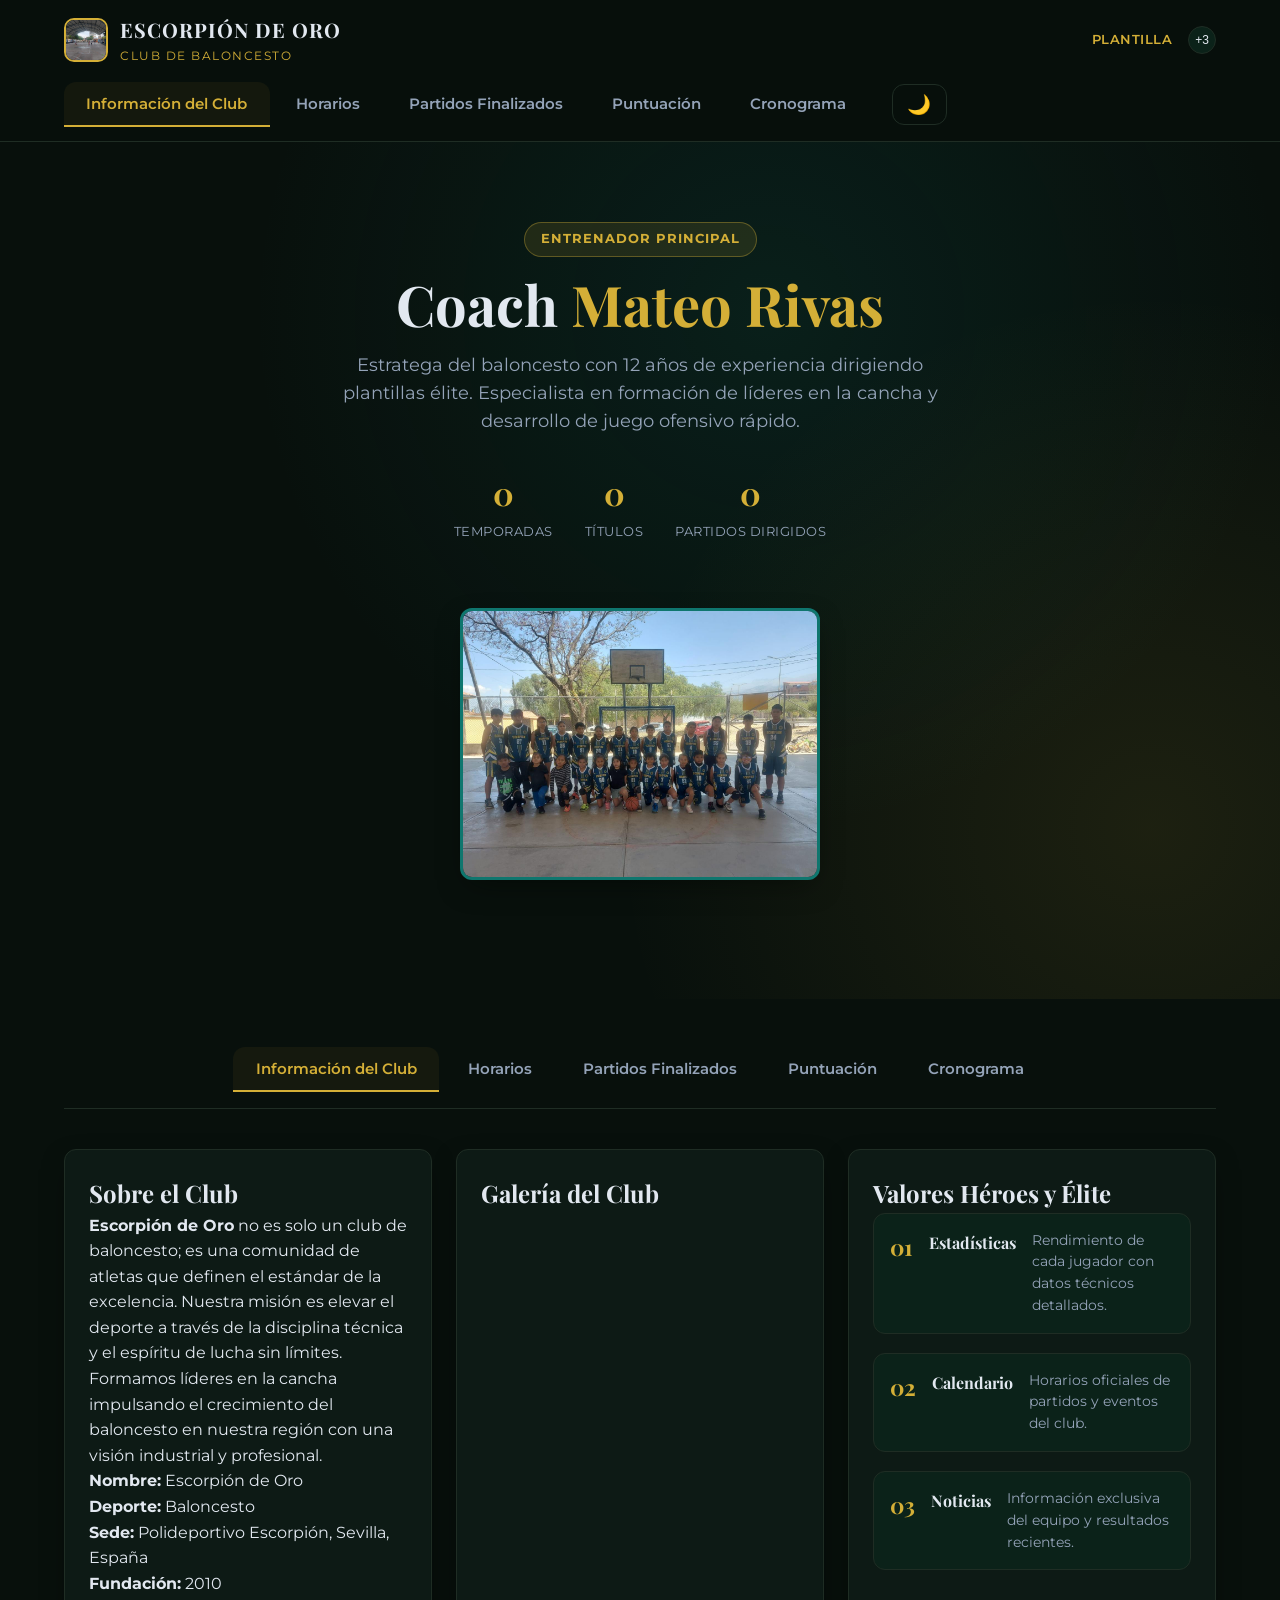
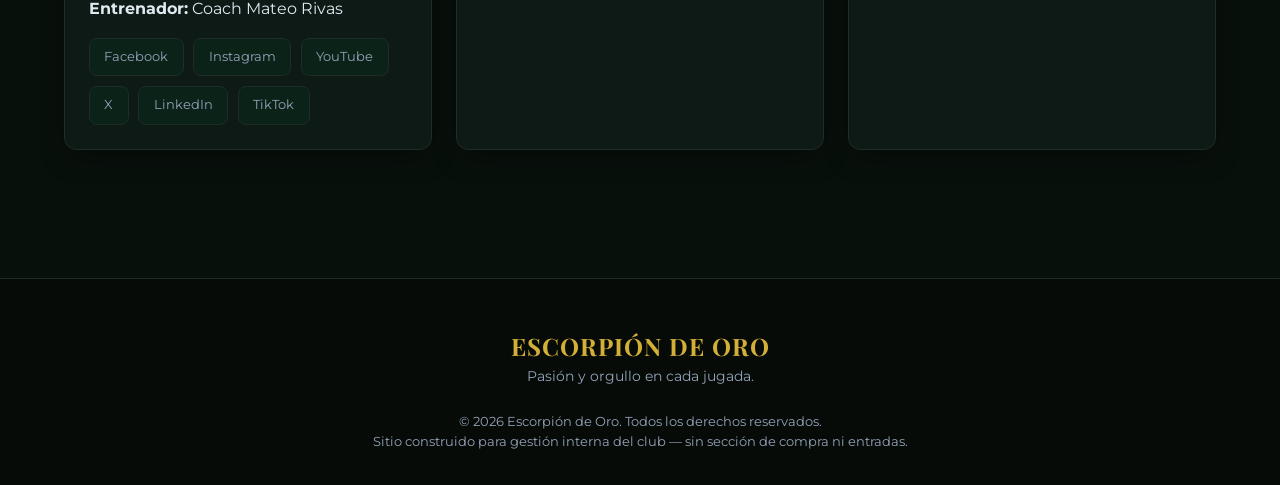
==== index.html @ a5a03bae "Primera versión: app web del club Escorpión de Oro con base de datos IndexedDB" ====
<!DOCTYPE html>
<html lang="es">
<head>
  <meta charset="UTF-8" />
  <meta name="viewport" content="width=device-width, initial-scale=1.0"/>
  <title>Escorpión de Oro | Club de Baloncesto</title>
  <link rel="preconnect" href="https://fonts.googleapis.com">
  <link rel="preconnect" href="https://fonts.gstatic.com" crossorigin>
  <link href="https://fonts.googleapis.com/css2?family=Montserrat:wght@400;600;800&family=Playfair+Display:wght@700&display=swap" rel="stylesheet">
  <link rel="stylesheet" href="css/style.css" />
</head>
<body>

  <!-- ==================== HEADER ==================== -->
  <header class="header" id="mainHeader">
    <div class="container header-inner">
      <div class="logo">
        <img src="WhatsApp Image 2026-11-12 at 16.20.43 (1).jpeg" alt="Logo Escorpión de Oro" onerror="this.style.display='none'"/>
        <div class="logo-text">
          <span class="logo-main">ESCORPIÓN DE ORO</span>
          <span class="logo-sub">Club de Baloncesto</span>
        </div>
      </div>

      <!-- Miembros del club en el header -->
      <div class="club-members" id="clubMembers">
        <span class="members-label">Plantilla</span>
        <div class="members-list" id="membersList"></div>
        <button class="members-toggle" id="membersToggle" aria-label="Ver más miembros">+3</button>
      </div>

      <button class="nav-toggle" id="navToggle" aria-label="Abrir menú">
        <span class="bar"></span>
        <span class="bar"></span>
        <span class="bar"></span>
      </button>

      <nav class="nav" id="mainNav">
        <ul class="nav-list">
          <li><button class="nav-link tab-btn active" data-tab="info">Información del Club</button></li>
          <li><button class="nav-link tab-btn" data-tab="horarios">Horarios</button></li>
          <li><button class="nav-link tab-btn" data-tab="partidos">Partidos Finalizados</button></li>
          <li><button class="nav-link tab-btn" data-tab="puntuacion">Puntuación</button></li>
          <li><button class="nav-link tab-btn" data-tab="cronograma">Cronograma</button></li>
        </ul>
        <div class="nav-extra">
          <button class="btn-dark" id="themeToggle" aria-label="Cambiar tema">🌙</button>
        </div>
      </nav>
    </div>
  </header>

  <!-- ==================== HERO ==================== -->
  <section class="hero" id="hero">
    <div class="hero-content">
      <div class="hero-badge">Entrenador Principal</div>
      <h1 class="hero-title">Coach <span id="entrenadorNombre">Mateo Rivas</span></h1>
      <p class="hero-text" id="entrenadorBio">
        Estratega del baloncesto con 12 años de experiencia dirigiendo plantillas élite. 
        Especialista en formación de líderes en la cancha y desarrollo de juego ofensivo rápido.
      </p>
      <div class="hero-stats">
        <div class="stat">
          <span class="stat-number" data-target="12">0</span>
          <span class="stat-label">Temporadas</span>
        </div>
        <div class="stat">
          <span class="stat-number" data-target="8">0</span>
          <span class="stat-label">Títulos</span>
        </div>
        <div class="stat">
          <span class="stat-number" data-target="240">0</span>
          <span class="stat-label">Partidos dirigidos</span>
        </div>
      </div>
      <img src="WhatsApp Image 2026-11-12 at 16.20.44 (3).jpeg" alt="Entrenador" class="hero-img" onerror="this.style.display='none'"/>
    </div>
  </section>

  <!-- ==================== TABS ==================== -->
  <main class="tabs-container" id="tabsContainer">
    <div class="container">
      <div class="tab-bar" role="tablist" aria-label="Navegación por secciones">
        <button class="tab-btn active" data-tab="info" role="tab" aria-selected="true">Información del Club</button>
        <button class="tab-btn" data-tab="horarios" role="tab" aria-selected="false">Horarios</button>
        <button class="tab-btn" data-tab="partidos" role="tab" aria-selected="false">Partidos Finalizados</button>
        <button class="tab-btn" data-tab="puntuacion" role="tab" aria-selected="false">Puntuación</button>
        <button class="tab-btn" data-tab="cronograma" role="tab" aria-selected="false">Cronograma</button>
      </div>

      <!-- PANEL: Información del Club -->
      <section class="tab-panel active" id="panel-info" role="tabpanel">
        <div class="panel-grid">
          <div class="card info-card">
            <h2>Sobre el Club</h2>
            <p>
              <strong>Escorpión de Oro</strong> no es solo un club de baloncesto; es una comunidad de atletas 
              que definen el estándar de la excelencia. Nuestra misión es elevar el deporte a través de la 
              disciplina técnica y el espíritu de lucha sin límites. Formamos líderes en la cancha impulsando 
              el crecimiento del baloncesto en nuestra región con una visión industrial y profesional.
            </p>
            <ul class="info-list">
              <li><strong>Nombre:</strong> Escorpión de Oro</li>
              <li><strong>Deporte:</strong> Baloncesto</li>
              <li><strong>Sede:</strong> Polideportivo Escorpión, Sevilla, España</li>
              <li><strong>Fundación:</strong> 2010</li>
              <li><strong>Entrenador:</strong> Coach Mateo Rivas</li>
            </ul>
            <div class="social">
              <a href="#" title="Facebook">Facebook</a>
              <a href="#" title="Instagram">Instagram</a>
              <a href="#" title="YouTube">YouTube</a>
              <a href="#" title="X">X</a>
              <a href="#" title="LinkedIn">LinkedIn</a>
              <a href="#" title="TikTok">TikTok</a>
            </div>
          </div>

          <div class="card gallery-card">
            <h2>Galería del Club</h2>
            <div class="gallery" id="clubGallery"></div>
          </div>

          <div class="card values-card">
            <h2>Valores Héroes y Élite</h2>
            <div class="values-grid">
              <div class="value">
                <span class="value-num">01</span>
                <h3>Estadísticas</h3>
                <p>Rendimiento de cada jugador con datos técnicos detallados.</p>
              </div>
              <div class="value">
                <span class="value-num">02</span>
                <h3>Calendario</h3>
                <p>Horarios oficiales de partidos y eventos del club.</p>
              </div>
              <div class="value">
                <span class="value-num">03</span>
                <h3>Noticias</h3>
                <p>Información exclusiva del equipo y resultados recientes.</p>
              </div>
            </div>
          </div>
        </div>
      </section>

      <!-- PANEL: Horarios -->
      <section class="tab-panel" id="panel-horarios" role="tabpanel">
        <div class="panel-grid">
          <div class="card">
            <h2>Horarios de Entrenamiento</h2>
            <div class="table-wrapper">
              <table class="data-table">
                <thead>
                  <tr>
                    <th>Día</th>
                    <th>Categoría</th>
                    <th>Hora</th>
                    <th>Lugar</th>
                    <th>Entrenador</th>
                  </tr>
                </thead>
                <tbody id="horariosBody"></tbody>
              </table>
            </div>
          </div>
          <div class="card">
            <h2>Próximos Eventos</h2>
            <div class="events-list" id="proximosEventos"></div>
          </div>
        </div>
      </section>

      <!-- PANEL: Partidos Finalizados -->
      <section class="tab-panel" id="panel-partidos" role="tabpanel">
        <div class="panel-grid">
          <div class="card">
            <div class="panel-header">
              <h2>Rol de Partidos Finalizados</h2>
              <div class="search-filtros">
                <input type="text" id="buscarPartido" placeholder="Buscar rival..." />
                <select id="filtroEstado">
                  <option value="todos">Todos</option>
                  <option value="ganados">Ganados</option>
                  <option value="perdidos">Perdidos</option>
                </select>
              </div>
            </div>
            <div class="table-wrapper">
              <table class="data-table">
                <thead>
                  <tr>
                    <th>Fecha</th>
                    <th>Local</th>
                    <th>Resultado</th>
                    <th>Visitante</th>
                    <th>Competición</th>
                    <th>Estado</th>
                  </tr>
                </thead>
                <tbody id="partidosBody"></tbody>
              </table>
            </div>
            <p class="empty-msg" id="partidosEmpty" style="display:none">No se encontraron partidos.</p>
          </div>
        </div>
      </section>

      <!-- PANEL: Puntuación -->
      <section class="tab-panel" id="panel-puntuacion" role="tabpanel">
        <div class="panel-grid">
          <div class="card wide-card">
            <h2>Tabla de Puntuación y Clasificación</h2>
            <div class="score-controls">
              <input type="text" id="nuevoRival" placeholder="Nombre del rival" />
              <input type="number" id="ptsLocal" placeholder="Puntos Escorpión" min="0" />
              <input type="number" id="ptsRival" placeholder="Puntos Rival" min="0" />
              <select id="nuevaCompeticion">
                <option value="Liga">Liga</option>
                <option value="Amistoso">Amistoso</option>
                <option value="Playoff">Playoff</option>
              </select>
              <button class="btn-guardar" id="guardarPartido">Registrar Partido</button>
            </div>
            <div class="table-wrapper">
              <table class="data-table" id="tablaPuntuacion">
                <thead>
                  <tr>
                    <th data-sort>Posición</th>
                    <th data-sort>Equipo</th>
                    <th data-sort>PJ</th>
                    <th data-sort>PG</th>
                    <th data-sort>PP</th>
                    <th data-sort>PF</th>
                    <th data-sort>PC</th>
                    <th data-sort>Dif.</th>
                    <th data-sort>Pts</th>
                  </tr>
                </thead>
                <tbody id="puntuacionBody"></tbody>
              </table>
            </div>
          </div>
        </div>
      </section>

      <!-- PANEL: Cronograma -->
      <section class="tab-panel" id="panel-cronograma" role="tabpanel">
        <div class="panel-grid">
          <div class="card wide-card">
            <h2>Cronograma de Actividades y Reuniones</h2>
            <div class="cronograma-controls">
              <select id="filtroSemana">
                <option value="actual">Esta semana</option>
                <option value="siguiente">Siguiente semana</option>
              </select>
              <button class="btn-agendar" id="agendarBtn">+ Agendar Actividad</button>
            </div>
            <div class="cronograma-grid" id="cronogramaGrid"></div>
            <div class="modal" id="modalAgendar">
              <div class="modal-content">
                <span class="cerrar" id="cerrarModal">&times;</span>
                <h3>Nueva Actividad</h3>
                <form id="formAgendar">
                  <label>Título</label>
                  <input type="text" id="actTitulo" required />
                  <label>Tipo</label>
                  <select id="actTipo">
                    <option value="Entrenamiento">Entrenamiento</option>
                    <option value="Reunión">Reunión</option>
                    <option value="Evento">Evento</option>
                    <option value="Partido">Partido</option>
                  </select>
                  <label>Fecha</label>
                  <input type="date" id="actFecha" required />
                  <label>Hora</label>
                  <input type="time" id="actHora" required />
                  <label>Lugar</label>
                  <input type="text" id="actLugar" placeholder="Polideportivo Escorpión" />
                  <button type="submit" class="btn-guardar">Guardar</button>
                </form>
              </div>
            </div>
          </div>
        </div>
      </section>

    </div>
  </main>

  <!-- ==================== FOOTER ==================== -->
  <footer class="footer">
    <div class="container footer-inner">
      <div class="footer-brand">
        <span class="logo-main">ESCORPIÓN DE ORO</span>
        <p>Pasión y orgullo en cada jugada.</p>
      </div>
      <div class="footer-copy">
        <p>© 2026 Escorpión de Oro. Todos los derechos reservados.</p>
        <p>Sitio construido para gestión interna del club — sin sección de compra ni entradas.</p>
      </div>
    </div>
  </footer>

  <script src="js/db.js"></script>
  <script src="js/app.js"></script>
</body>
</html>
---- css/style.css ----
/* ==================== VARIABLES Y BASE ==================== */
:root {
  --verde-frio: #0f766e;
  --verde-frio-oscuro: #0b4a3e;
  --verde-frio-claro: #14b8a6;
  --verde-suave: #ccfbf1;
  --dorado: #d4af37;
  --dorado-oscuro: #b8860b;
  --dorado-suave: #fef3c7;
  --fondo: #08100c;
  --fondo-tarjeta: #0d1a15;
  --fondo-input: #0b2219;
  --texto: #e2e8f0;
  --texto-suave: #94a3b8;
  --borde: #1f2d24;
  --sombra: 0 10px 30px -10px rgba(2, 6, 4, 0.6);
  --transicion: all 0.35s cubic-bezier(0.4, 0, 0.2, 1);
  --radius: 12px;
}

* { box-sizing: border-box; margin: 0; padding: 0; }

html { scroll-behavior: smooth; }

body {
  font-family: 'Montserrat', sans-serif;
  background: var(--fondo);
  color: var(--texto);
  line-height: 1.6;
  overflow-x: hidden;
}

a { text-decoration: none; color: inherit; }
ul { list-style: none; }

h1, h2, h3 { font-family: 'Playfair Display', serif; }

.container { max-width: 1200px; margin: 0 auto; padding: 0 1.5rem; }

/* Utilidades */
.btn-guardar,
.btn-agendar {
  background: var(--dorado);
  color: #1a1a10;
  border: none;
  padding: 0.75rem 1.5rem;
  border-radius: var(--radius);
  font-weight: 700;
  cursor: pointer;
  transition: var(--transicion);
  font-family: inherit;
  letter-spacing: 0.5px;
}
.btn-guardar:hover, .btn-agendar:hover {
  background: #f5e07a;
  transform: translateY(-2px);
  box-shadow: 0 0 15px rgba(212, 175, 55, 0.4);
}

.btn-dark {
  background: transparent;
  color: var(--texto);
  border: 1px solid var(--borde);
  padding: 0.5rem 0.9rem;
  border-radius: var(--radius);
  cursor: pointer;
  transition: var(--transicion);
  font-size: 1.2rem;
}
.btn-dark:hover { border-color: var(--dorado); color: var(--dorado); }

.card {
  background: var(--fondo-tarjeta);
  border: 1px solid var(--borde);
  border-radius: var(--radius);
  padding: 1.5rem;
  box-shadow: var(--sombra);
  transition: var(--transicion);
}
.card:hover { border-color: var(--verde-frio); }

.wide-card { grid-column: 1 / -1; }

.empty-msg { color: var(--texto-suave); text-align: center; padding: 1rem; }

/* ==================== HEADER ==================== */
.header {
  position: sticky;
  top: 0;
  z-index: 1000;
  background: rgba(8, 16, 12, 0.85);
  backdrop-filter: blur(10px);
  border-bottom: 1px solid var(--borde);
}

.header-inner {
  display: flex;
  align-items: center;
  justify-content: space-between;
  padding: 0.9rem 1.5rem;
  gap: 1rem;
  flex-wrap: wrap;
}

.logo {
  display: flex;
  align-items: center;
  gap: 0.75rem;
  flex-shrink: 0;
}

.logo img {
  width: 44px;
  height: 44px;
  border-radius: 10px;
  border: 2px solid var(--dorado);
  object-fit: cover;
}

.logo-text { display: flex; flex-direction: column; }
.logo-main {
  font-family: 'Playfair Display', serif;
  font-size: 1.25rem;
  font-weight: 700;
  letter-spacing: 1px;
  color: var(--texto);
}
.logo-sub { font-size: 0.75rem; color: var(--dorado); letter-spacing: 1.5px; text-transform: uppercase; }

/* Miembros en header */
.club-members {
  display: flex;
  align-items: center;
  gap: 0.5rem;
  font-size: 0.8rem;
  color: var(--texto-suave);
}
.members-label { font-weight: 600; text-transform: uppercase; letter-spacing: 0.5px; color: var(--dorado); }
.members-list { display: flex; gap: 0.35rem; }
.member-avatar {
  width: 28px;
  height: 28px;
  border-radius: 50%;
  border: 2px solid var(--verde-frio);
  object-fit: cover;
  background: var(--fondo-input);
  cursor: default;
  transition: var(--transicion);
}
.member-avatar:hover { border-color: var(--dorado); transform: scale(1.1); }
.members-toggle {
  background: var(--fondo-input);
  border: 1px solid var(--borde);
  color: var(--texto);
  border-radius: 50%;
  width: 28px;
  height: 28px;
  font-size: 0.75rem;
  cursor: pointer;
  transition: var(--transicion);
  display: flex; align-items: center; justify-content: center;
}
.members-toggle:hover { border-color: var(--dorado); }

/* Navegación */
.nav-toggle { display: none; flex-direction: column; gap: 5px; background: none; border: none; cursor: pointer; }
.nav-toggle .bar { width: 24px; height: 2.5px; background: var(--texto); border-radius: 2px; }

.nav { display: flex; align-items: center; gap: 1.5rem; flex-shrink: 0; }
.nav-list { display: flex; gap: 0.25rem; }
.nav-link {
  background: transparent;
  border: none;
  color: var(--texto-suave);
  font-family: inherit;
  font-size: 0.85rem;
  font-weight: 600;
  padding: 0.6rem 1rem;
  border-radius: var(--radius);
  cursor: pointer;
  transition: var(--transicion);
  white-space: nowrap;
}
.nav-link:hover, .nav-link.active {
  color: var(--dorado);
  background: rgba(212, 175, 55, 0.08);
}
.nav-link.active { color: var(--dorado); }

.nav-extra { margin-left: auto; }

/* ==================== HERO ==================== */
.hero {
  padding: 5rem 1.5rem 7rem;
  background: radial-gradient(circle at 60% 20%, rgba(15, 118, 110, 0.15), transparent 50%),
              radial-gradient(circle at 90% 80%, rgba(212, 175, 55, 0.1), transparent 40%);
  position: relative;
  overflow: hidden;
}
.hero::before {
  content: "";
  position: absolute; inset: 0;
  background: url('WhatsApp Image 2026-11-12 at 16.20.46.jpeg') center/cover no-repeat;
  opacity: 0.15;
  pointer-events: none;
}
.hero-content { position: relative; max-width: 900px; margin: 0 auto; text-align: center; }
.hero-badge {
  display: inline-block;
  background: rgba(212, 175, 55, 0.12);
  color: var(--dorado);
  border: 1px solid rgba(212, 175, 55, 0.35);
  padding: 0.4rem 1rem;
  border-radius: 50px;
  font-size: 0.8rem;
  font-weight: 700;
  letter-spacing: 1px;
  text-transform: uppercase;
  margin-bottom: 1rem;
}
.hero-title {
  font-size: clamp(2rem, 5vw, 3.5rem);
  line-height: 1.1;
  margin-bottom: 1rem;
  color: var(--texto);
}
.hero-title span { color: var(--dorado); }
.hero-text {
  font-size: 1.1rem;
  color: var(--texto-suave);
  max-width: 650px;
  margin: 0 auto 2rem;
}
.hero-stats {
  display: flex;
  justify-content: center;
  gap: 2rem;
  margin-bottom: 2.5rem;
  flex-wrap: wrap;
}
.stat { text-align: center; }
.stat-number {
  display: block;
  font-family: 'Playfair Display', serif;
  font-size: 2rem;
  font-weight: 700;
  color: var(--dorado);
}
.stat-label { font-size: 0.8rem; color: var(--texto-suave); text-transform: uppercase; letter-spacing: 0.5px; }
.hero-img {
  width: 100%; max-width: 360px;
  border-radius: var(--radius);
  border: 3px solid var(--verde-frio);
  box-shadow: var(--sombra);
  margin-top: 1.5rem;
  object-fit: cover;
}

/* ==================== TABS ==================== */
.tabs-container { padding: 3rem 1.5rem 5rem; }

.tab-bar {
  display: flex;
  gap: 0.4rem;
  flex-wrap: wrap;
  justify-content: center;
  margin-bottom: 2.5rem;
  border-bottom: 1px solid var(--borde);
  padding-bottom: 1rem;
}
.tab-btn {
  background: transparent;
  border: none;
  border-bottom: 2px solid transparent;
  color: var(--texto-suave);
  font-family: inherit;
  font-size: 0.95rem;
  font-weight: 600;
  padding: 0.75rem 1.4rem;
  cursor: pointer;
  transition: var(--transicion);
  border-radius: var(--radius) var(--radius) 0 0;
}
.tab-btn:hover { color: var(--texto); background: rgba(255,255,255,0.03); }
.tab-btn.active {
  color: var(--dorado);
  border-bottom-color: var(--dorado);
  background: rgba(212, 175, 55, 0.06);
}

.tab-panel { display: none; animation: fadeIn 0.4s ease; }
.tab-panel.active { display: block; }

@keyframes fadeIn { from { opacity: 0; transform: translateY(10px); } to { opacity: 1; transform: translateY(0); } }

.panel-grid {
  display: grid;
  grid-template-columns: repeat(auto-fit, minmax(300px, 1fr));
  gap: 1.5rem;
}

.panel-header {
  display: flex;
  justify-content: space-between;
  align-items: center;
  margin-bottom: 1rem;
  flex-wrap: wrap;
  gap: 0.75rem;
}
.search-filtros { display: flex; gap: 0.5rem; align-items: center; }
.search-filtros input,
.search-filtros select {
  background: var(--fondo-input);
  border: 1px solid var(--borde);
  color: var(--texto);
  padding: 0.55rem 0.85rem;
  border-radius: 8px;
  font-family: inherit;
  font-size: 0.9rem;
  outline: none;
  transition: var(--transicion);
}
.search-filtros input:focus, .search-filtros select:focus { border-color: var(--dorado); }

.score-controls {
  display: flex;
  gap: 0.5rem;
  flex-wrap: wrap;
  margin-bottom: 1.5rem;
  align-items: flex-end;
}
.score-controls input {
  background: var(--fondo-input);
  border: 1px solid var(--borde);
  color: var(--texto);
  padding: 0.6rem 0.85rem;
  border-radius: 8px;
  font-family: inherit;
  width: 130px;
}
.score-controls select {
  background: var(--fondo-input);
  border: 1px solid var(--borde);
  color: var(--texto);
  padding: 0.6rem 0.85rem;
  border-radius: 8px;
  font-family: inherit;
}

/* ==================== TABLAS ==================== */
.table-wrapper { overflow-x: auto; border: 1px solid var(--borde); border-radius: var(--radius); }
.data-table {
  width: 100%;
  border-collapse: collapse;
  font-size: 0.9rem;
}
.data-table th {
  background: var(--fondo-input);
  color: var(--dorado);
  text-align: left;
  padding: 0.85rem 1rem;
  font-weight: 700;
  text-transform: uppercase;
  font-size: 0.78rem;
  letter-spacing: 0.4px;
  border-bottom: 1px solid var(--borde);
  cursor: pointer;
  user-select: none;
}
.data-table th:hover { color: var(--texto); }
.data-table th[data-sort]::after { content: " ↕"; font-size: 0.7rem; color: var(--texto-suave); }
.data-table td {
  padding: 0.85rem 1rem;
  border-bottom: 1px solid var(--borde);
  color: var(--texto);
}
.data-table tr:last-child td { border-bottom: none; }
.data-table tr:hover { background: rgba(15, 118, 110, 0.05); }

.estado-badge {
  display: inline-block;
  padding: 0.2rem 0.6rem;
  border-radius: 50px;
  font-size: 0.75rem;
  font-weight: 700;
  text-transform: uppercase;
}
.estado-ganado { background: rgba(20, 184, 166, 0.15); color: var(--verde-frio-claro); border: 1px solid rgba(20, 184, 166, 0.3); }
.estado-perdido { background: rgba(239, 68, 68, 0.15); color: #fca5a5; border: 1px solid rgba(239, 68, 68, 0.3); }

/* ==================== CRONOGRAMA ==================== */
.cronograma-controls {
  display: flex;
  gap: 0.75rem;
  flex-wrap: wrap;
  margin-bottom: 1.5rem;
  align-items: center;
}
.cronograma-grid {
  display: grid;
  grid-template-columns: repeat(auto-fill, minmax(260px, 1fr));
  gap: 1rem;
}
.cronograma-item {
  background: var(--fondo-input);
  border: 1px solid var(--borde);
  border-left: 4px solid var(--verde-frio);
  border-radius: 8px;
  padding: 1rem;
  display: flex;
  flex-direction: column;
  gap: 0.5rem;
  transition: var(--transicion);
}
.cronograma-item:hover { border-color: var(--dorado); transform: translateY(-3px); }
.cronograma-item.tipo-Reunión { border-left-color: var(--dorado); }
.cronograma-item.tipo-Evento { border-left-color: #a855f7; }
.cronograma-item.tipo-Partido { border-left-color: #ef4444; }
.cronograma-tipo {
  font-size: 0.7rem;
  font-weight: 700;
  text-transform: uppercase;
  letter-spacing: 0.5px;
  color: var(--dorado);
}
.cronograma-tipo.tipo-Reunión { color: var(--dorado); }
.cronograma-tipo.tipo-Evento { color: #c084fc; }
.cronograma-tipo.tipo-Partido { color: #f87171; }
.cronograma-titulo { font-weight: 700; font-size: 1.05rem; }
.cronograma-meta { font-size: 0.82rem; color: var(--texto-suave); display: flex; gap: 0.75rem; }

/* Modal */
.modal {
  display: none;
  position: fixed;
  inset: 0;
  background: rgba(2, 6, 4, 0.7);
  backdrop-filter: blur(6px);
  z-index: 2000;
  align-items: center;
  justify-content: center;
  padding: 1rem;
}
.modal.active { display: flex; }
.modal-content {
  background: var(--fondo-tarjeta);
  border: 1px solid var(--borde);
  border-radius: var(--radius);
  padding: 1.75rem;
  width: 100%;
  max-width: 460px;
  position: relative;
  animation: fadeIn 0.3s ease;
}
.cerrar {
  position: absolute; top: 1rem; right: 1.2rem;
  font-size: 1.5rem; color: var(--texto-suave); cursor: pointer;
}
.cerrar:hover { color: var(--texto); }
.modal-content label {
  display: block; font-size: 0.85rem; font-weight: 600; margin: 1rem 0 0.4rem; color: var(--texto-suave);
}
.modal-content input,
.modal-content select {
  width: 100%;
  background: var(--fondo-input);
  border: 1px solid var(--borde);
  color: var(--texto);
  padding: 0.65rem 0.9rem;
  border-radius: 8px;
  font-family: inherit;
  margin-bottom: 0.5rem;
}

/* ==================== GALERÍA ==================== */
.gallery { display: grid; grid-template-columns: repeat(auto-fill, minmax(140px, 1fr)); gap: 0.75rem; }
.gallery-item {
  aspect-ratio: 1;
  border-radius: 8px;
  overflow: hidden;
  border: 1px solid var(--borde);
  background: var(--fondo-input);
}
.gallery-item img { width: 100%; height: 100%; object-fit: cover; opacity: 0.85; transition: var(--transicion); }
.gallery-item img:hover { opacity: 1; transform: scale(1.05); }

/* ==================== VALORES ==================== */
.values-grid { display: grid; gap: 1.2rem; }
.value { display: flex; gap: 1rem; align-items: flex-start; padding: 1rem; background: var(--fondo-input); border-radius: var(--radius); border: 1px solid var(--borde); }
.value-num {
  font-family: 'Playfair Display', serif;
  font-size: 1.4rem;
  font-weight: 700;
  color: var(--dorado);
  flex-shrink: 0;
}
.value h3 { font-size: 1rem; margin-bottom: 0.3rem; color: var(--texto); }
.value p { font-size: 0.85rem; color: var(--texto-suave); }

/* Social */
.social { display: flex; gap: 0.6rem; margin-top: 1rem; flex-wrap: wrap; }
.social a {
  background: var(--fondo-input);
  color: var(--texto-suave);
  padding: 0.5rem 0.9rem;
  border-radius: 8px;
  font-size: 0.8rem;
  border: 1px solid var(--borde);
  transition: var(--transicion);
}
.social a:hover { color: var(--dorado); border-color: var(--dorado); }

/* ==================== FOOTER ==================== */
.footer {
  border-top: 1px solid var(--borde);
  background: #060b08;
  padding: 3rem 1.5rem 2rem;
  margin-top: 3rem;
}
.footer-inner { display: flex; flex-direction: column; gap: 1.5rem; align-items: center; text-align: center; }
.footer-brand .logo-main { font-family: 'Playfair Display', serif; font-size: 1.5rem; font-weight: 700; color: var(--dorado); letter-spacing: 1px; }
.footer-brand p { color: var(--texto-suave); font-size: 0.9rem; }
.footer-copy p { color: var(--texto-suave); font-size: 0.8rem; }

/* ==================== RESPONSIVE ==================== */
@media (max-width: 768px) {
  .nav-toggle { display: flex; }
  .nav {
    position: absolute;
    top: 100%; left: 0; right: 0;
    background: var(--fondo-tarjeta);
    border-bottom: 1px solid var(--borde);
    flex-direction: column;
    padding: 1rem;
    gap: 0.5rem;
    display: none;
  }
  .nav.open { display: flex; }
  .nav-list { flex-direction: column; gap: 0.2rem; width: 100%; }
  .nav-extra { margin-left: 0; margin-top: 1rem; width: 100%; justify-content: center; }
  .club-members { order: 3; width: 100%; justify-content: center; margin-top: 0.5rem; }
  .members-toggle { display: none; }
  .tab-bar { justify-content: flex-start; overflow-x: auto; padding-bottom: 0.5rem; border-bottom: none; }
  .tab-btn { white-space: nowrap; border-bottom: 2px solid transparent; }
  .hero-stats { gap: 1.5rem; }
  .panel-header { flex-direction: column; align-items: stretch; }
  .search-filtros { flex-direction: column; align-items: stretch; }
  .score-controls { flex-direction: column; align-items: stretch; }
  .score-controls input { width: 100%; }
  .cronograma-controls { flex-direction: column; align-items: stretch; }
}
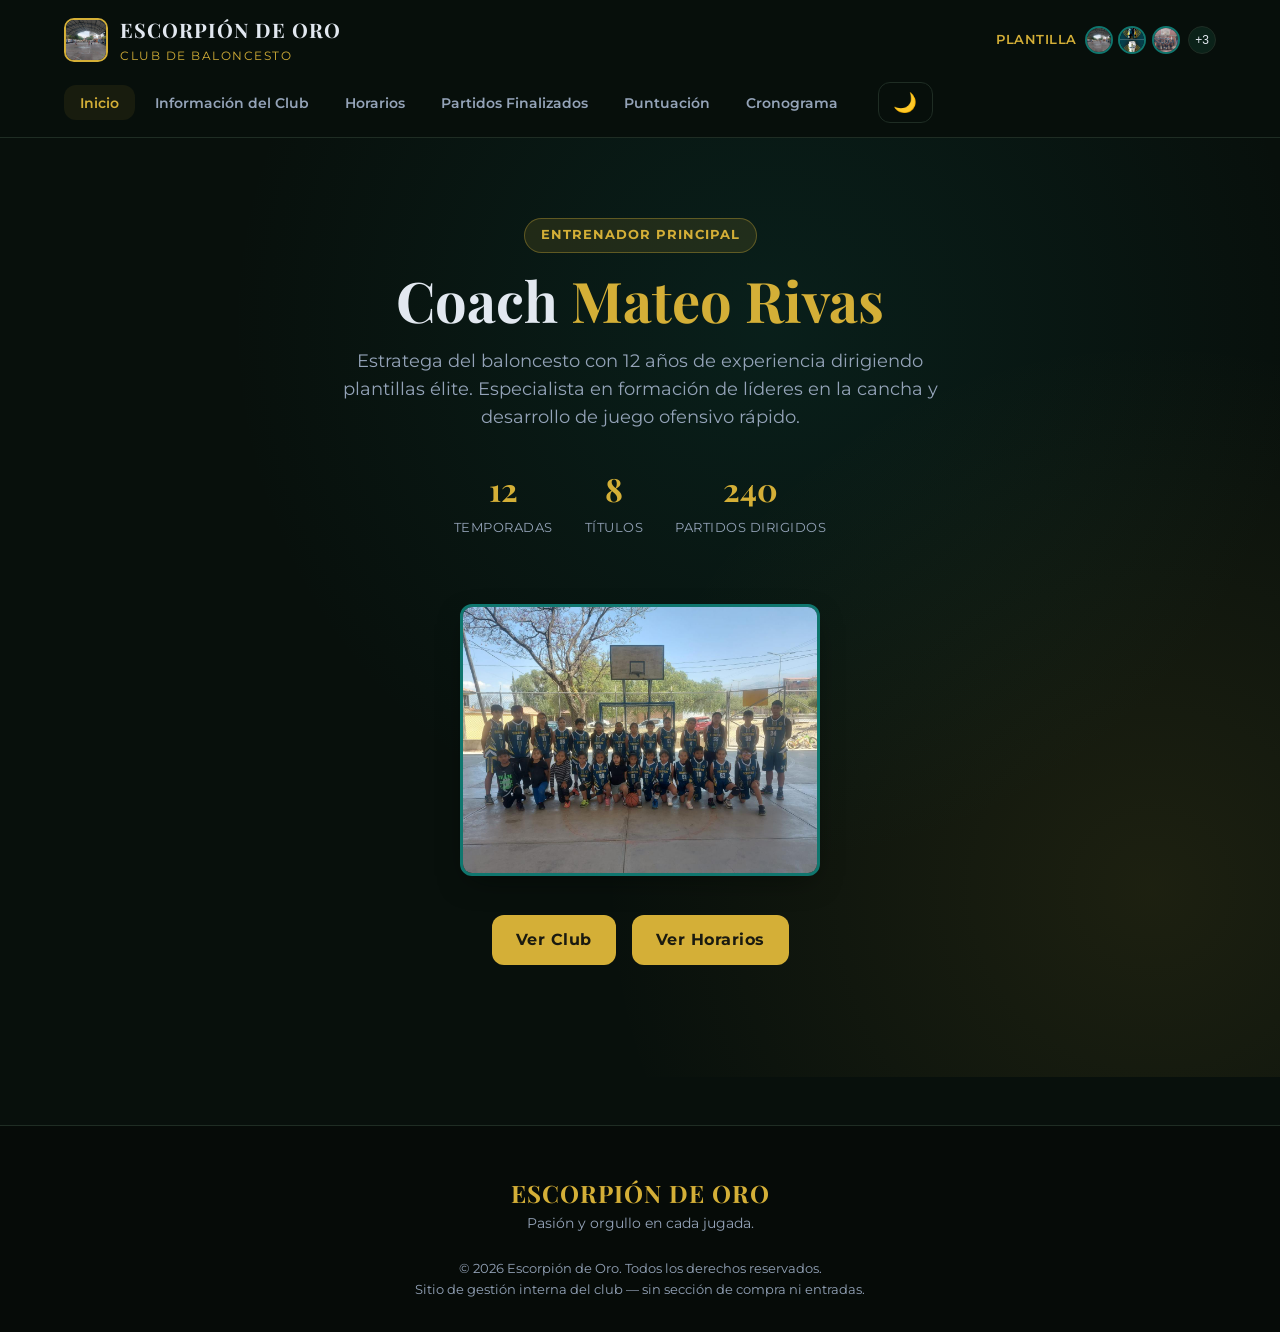
==== commit ba4e9ba4: "Sitio multipágina: navegación entre secciones y base de datos IndexedDB" ====
--- a/index.html
+++ b/index.html
@@ -22,7 +22,6 @@
         </div>
       </div>
 
-      <!-- Miembros del club en el header -->
       <div class="club-members" id="clubMembers">
         <span class="members-label">Plantilla</span>
         <div class="members-list" id="membersList"></div>
@@ -30,18 +29,17 @@
       </div>
 
       <button class="nav-toggle" id="navToggle" aria-label="Abrir menú">
-        <span class="bar"></span>
-        <span class="bar"></span>
-        <span class="bar"></span>
+        <span class="bar"></span><span class="bar"></span><span class="bar"></span>
       </button>
 
       <nav class="nav" id="mainNav">
         <ul class="nav-list">
-          <li><button class="nav-link tab-btn active" data-tab="info">Información del Club</button></li>
-          <li><button class="nav-link tab-btn" data-tab="horarios">Horarios</button></li>
-          <li><button class="nav-link tab-btn" data-tab="partidos">Partidos Finalizados</button></li>
-          <li><button class="nav-link tab-btn" data-tab="puntuacion">Puntuación</button></li>
-          <li><button class="nav-link tab-btn" data-tab="cronograma">Cronograma</button></li>
+          <li><a class="nav-link active" href="index.html">Inicio</a></li>
+          <li><a class="nav-link" href="informacion.html">Información del Club</a></li>
+          <li><a class="nav-link" href="horarios.html">Horarios</a></li>
+          <li><a class="nav-link" href="partidos.html">Partidos Finalizados</a></li>
+          <li><a class="nav-link" href="puntuacion.html">Puntuación</a></li>
+          <li><a class="nav-link" href="cronograma.html">Cronograma</a></li>
         </ul>
         <div class="nav-extra">
           <button class="btn-dark" id="themeToggle" aria-label="Cambiar tema">🌙</button>
@@ -50,243 +48,26 @@
     </div>
   </header>
 
-  <!-- ==================== HERO ==================== -->
+  <!-- ==================== HERO / INICIO ==================== -->
   <section class="hero" id="hero">
     <div class="hero-content">
       <div class="hero-badge">Entrenador Principal</div>
       <h1 class="hero-title">Coach <span id="entrenadorNombre">Mateo Rivas</span></h1>
       <p class="hero-text" id="entrenadorBio">
-        Estratega del baloncesto con 12 años de experiencia dirigiendo plantillas élite. 
-        Especialista en formación de líderes en la cancha y desarrollo de juego ofensivo rápido.
+        Estratega del baloncesto con 12 años de experiencia dirigiendo plantillas élite.
       </p>
       <div class="hero-stats">
-        <div class="stat">
-          <span class="stat-number" data-target="12">0</span>
-          <span class="stat-label">Temporadas</span>
-        </div>
-        <div class="stat">
-          <span class="stat-number" data-target="8">0</span>
-          <span class="stat-label">Títulos</span>
-        </div>
-        <div class="stat">
-          <span class="stat-number" data-target="240">0</span>
-          <span class="stat-label">Partidos dirigidos</span>
-        </div>
+        <div class="stat"><span class="stat-number" data-target="12">0</span><span class="stat-label">Temporadas</span></div>
+        <div class="stat"><span class="stat-number" data-target="8">0</span><span class="stat-label">Títulos</span></div>
+        <div class="stat"><span class="stat-number" data-target="240">0</span><span class="stat-label">Partidos dirigidos</span></div>
       </div>
       <img src="WhatsApp Image 2026-11-12 at 16.20.44 (3).jpeg" alt="Entrenador" class="hero-img" onerror="this.style.display='none'"/>
+      <div class="hero-actions" style="margin-top:2rem; display:flex; gap:1rem; justify-content:center; flex-wrap:wrap;">
+        <a href="informacion.html" class="btn-guardar">Ver Club</a>
+        <a href="horarios.html" class="btn-guardar">Ver Horarios</a>
+      </div>
     </div>
   </section>
-
-  <!-- ==================== TABS ==================== -->
-  <main class="tabs-container" id="tabsContainer">
-    <div class="container">
-      <div class="tab-bar" role="tablist" aria-label="Navegación por secciones">
-        <button class="tab-btn active" data-tab="info" role="tab" aria-selected="true">Información del Club</button>
-        <button class="tab-btn" data-tab="horarios" role="tab" aria-selected="false">Horarios</button>
-        <button class="tab-btn" data-tab="partidos" role="tab" aria-selected="false">Partidos Finalizados</button>
-        <button class="tab-btn" data-tab="puntuacion" role="tab" aria-selected="false">Puntuación</button>
-        <button class="tab-btn" data-tab="cronograma" role="tab" aria-selected="false">Cronograma</button>
-      </div>
-
-      <!-- PANEL: Información del Club -->
-      <section class="tab-panel active" id="panel-info" role="tabpanel">
-        <div class="panel-grid">
-          <div class="card info-card">
-            <h2>Sobre el Club</h2>
-            <p>
-              <strong>Escorpión de Oro</strong> no es solo un club de baloncesto; es una comunidad de atletas 
-              que definen el estándar de la excelencia. Nuestra misión es elevar el deporte a través de la 
-              disciplina técnica y el espíritu de lucha sin límites. Formamos líderes en la cancha impulsando 
-              el crecimiento del baloncesto en nuestra región con una visión industrial y profesional.
-            </p>
-            <ul class="info-list">
-              <li><strong>Nombre:</strong> Escorpión de Oro</li>
-              <li><strong>Deporte:</strong> Baloncesto</li>
-              <li><strong>Sede:</strong> Polideportivo Escorpión, Sevilla, España</li>
-              <li><strong>Fundación:</strong> 2010</li>
-              <li><strong>Entrenador:</strong> Coach Mateo Rivas</li>
-            </ul>
-            <div class="social">
-              <a href="#" title="Facebook">Facebook</a>
-              <a href="#" title="Instagram">Instagram</a>
-              <a href="#" title="YouTube">YouTube</a>
-              <a href="#" title="X">X</a>
-              <a href="#" title="LinkedIn">LinkedIn</a>
-              <a href="#" title="TikTok">TikTok</a>
-            </div>
-          </div>
-
-          <div class="card gallery-card">
-            <h2>Galería del Club</h2>
-            <div class="gallery" id="clubGallery"></div>
-          </div>
-
-          <div class="card values-card">
-            <h2>Valores Héroes y Élite</h2>
-            <div class="values-grid">
-              <div class="value">
-                <span class="value-num">01</span>
-                <h3>Estadísticas</h3>
-                <p>Rendimiento de cada jugador con datos técnicos detallados.</p>
-              </div>
-              <div class="value">
-                <span class="value-num">02</span>
-                <h3>Calendario</h3>
-                <p>Horarios oficiales de partidos y eventos del club.</p>
-              </div>
-              <div class="value">
-                <span class="value-num">03</span>
-                <h3>Noticias</h3>
-                <p>Información exclusiva del equipo y resultados recientes.</p>
-              </div>
-            </div>
-          </div>
-        </div>
-      </section>
-
-      <!-- PANEL: Horarios -->
-      <section class="tab-panel" id="panel-horarios" role="tabpanel">
-        <div class="panel-grid">
-          <div class="card">
-            <h2>Horarios de Entrenamiento</h2>
-            <div class="table-wrapper">
-              <table class="data-table">
-                <thead>
-                  <tr>
-                    <th>Día</th>
-                    <th>Categoría</th>
-                    <th>Hora</th>
-                    <th>Lugar</th>
-                    <th>Entrenador</th>
-                  </tr>
-                </thead>
-                <tbody id="horariosBody"></tbody>
-              </table>
-            </div>
-          </div>
-          <div class="card">
-            <h2>Próximos Eventos</h2>
-            <div class="events-list" id="proximosEventos"></div>
-          </div>
-        </div>
-      </section>
-
-      <!-- PANEL: Partidos Finalizados -->
-      <section class="tab-panel" id="panel-partidos" role="tabpanel">
-        <div class="panel-grid">
-          <div class="card">
-            <div class="panel-header">
-              <h2>Rol de Partidos Finalizados</h2>
-              <div class="search-filtros">
-                <input type="text" id="buscarPartido" placeholder="Buscar rival..." />
-                <select id="filtroEstado">
-                  <option value="todos">Todos</option>
-                  <option value="ganados">Ganados</option>
-                  <option value="perdidos">Perdidos</option>
-                </select>
-              </div>
-            </div>
-            <div class="table-wrapper">
-              <table class="data-table">
-                <thead>
-                  <tr>
-                    <th>Fecha</th>
-                    <th>Local</th>
-                    <th>Resultado</th>
-                    <th>Visitante</th>
-                    <th>Competición</th>
-                    <th>Estado</th>
-                  </tr>
-                </thead>
-                <tbody id="partidosBody"></tbody>
-              </table>
-            </div>
-            <p class="empty-msg" id="partidosEmpty" style="display:none">No se encontraron partidos.</p>
-          </div>
-        </div>
-      </section>
-
-      <!-- PANEL: Puntuación -->
-      <section class="tab-panel" id="panel-puntuacion" role="tabpanel">
-        <div class="panel-grid">
-          <div class="card wide-card">
-            <h2>Tabla de Puntuación y Clasificación</h2>
-            <div class="score-controls">
-              <input type="text" id="nuevoRival" placeholder="Nombre del rival" />
-              <input type="number" id="ptsLocal" placeholder="Puntos Escorpión" min="0" />
-              <input type="number" id="ptsRival" placeholder="Puntos Rival" min="0" />
-              <select id="nuevaCompeticion">
-                <option value="Liga">Liga</option>
-                <option value="Amistoso">Amistoso</option>
-                <option value="Playoff">Playoff</option>
-              </select>
-              <button class="btn-guardar" id="guardarPartido">Registrar Partido</button>
-            </div>
-            <div class="table-wrapper">
-              <table class="data-table" id="tablaPuntuacion">
-                <thead>
-                  <tr>
-                    <th data-sort>Posición</th>
-                    <th data-sort>Equipo</th>
-                    <th data-sort>PJ</th>
-                    <th data-sort>PG</th>
-                    <th data-sort>PP</th>
-                    <th data-sort>PF</th>
-                    <th data-sort>PC</th>
-                    <th data-sort>Dif.</th>
-                    <th data-sort>Pts</th>
-                  </tr>
-                </thead>
-                <tbody id="puntuacionBody"></tbody>
-              </table>
-            </div>
-          </div>
-        </div>
-      </section>
-
-      <!-- PANEL: Cronograma -->
-      <section class="tab-panel" id="panel-cronograma" role="tabpanel">
-        <div class="panel-grid">
-          <div class="card wide-card">
-            <h2>Cronograma de Actividades y Reuniones</h2>
-            <div class="cronograma-controls">
-              <select id="filtroSemana">
-                <option value="actual">Esta semana</option>
-                <option value="siguiente">Siguiente semana</option>
-              </select>
-              <button class="btn-agendar" id="agendarBtn">+ Agendar Actividad</button>
-            </div>
-            <div class="cronograma-grid" id="cronogramaGrid"></div>
-            <div class="modal" id="modalAgendar">
-              <div class="modal-content">
-                <span class="cerrar" id="cerrarModal">&times;</span>
-                <h3>Nueva Actividad</h3>
-                <form id="formAgendar">
-                  <label>Título</label>
-                  <input type="text" id="actTitulo" required />
-                  <label>Tipo</label>
-                  <select id="actTipo">
-                    <option value="Entrenamiento">Entrenamiento</option>
-                    <option value="Reunión">Reunión</option>
-                    <option value="Evento">Evento</option>
-                    <option value="Partido">Partido</option>
-                  </select>
-                  <label>Fecha</label>
-                  <input type="date" id="actFecha" required />
-                  <label>Hora</label>
-                  <input type="time" id="actHora" required />
-                  <label>Lugar</label>
-                  <input type="text" id="actLugar" placeholder="Polideportivo Escorpión" />
-                  <button type="submit" class="btn-guardar">Guardar</button>
-                </form>
-              </div>
-            </div>
-          </div>
-        </div>
-      </section>
-
-    </div>
-  </main>
 
   <!-- ==================== FOOTER ==================== -->
   <footer class="footer">
@@ -297,7 +78,7 @@
       </div>
       <div class="footer-copy">
         <p>© 2026 Escorpión de Oro. Todos los derechos reservados.</p>
-        <p>Sitio construido para gestión interna del club — sin sección de compra ni entradas.</p>
+        <p>Sitio de gestión interna del club — sin sección de compra ni entradas.</p>
       </div>
     </div>
   </footer>
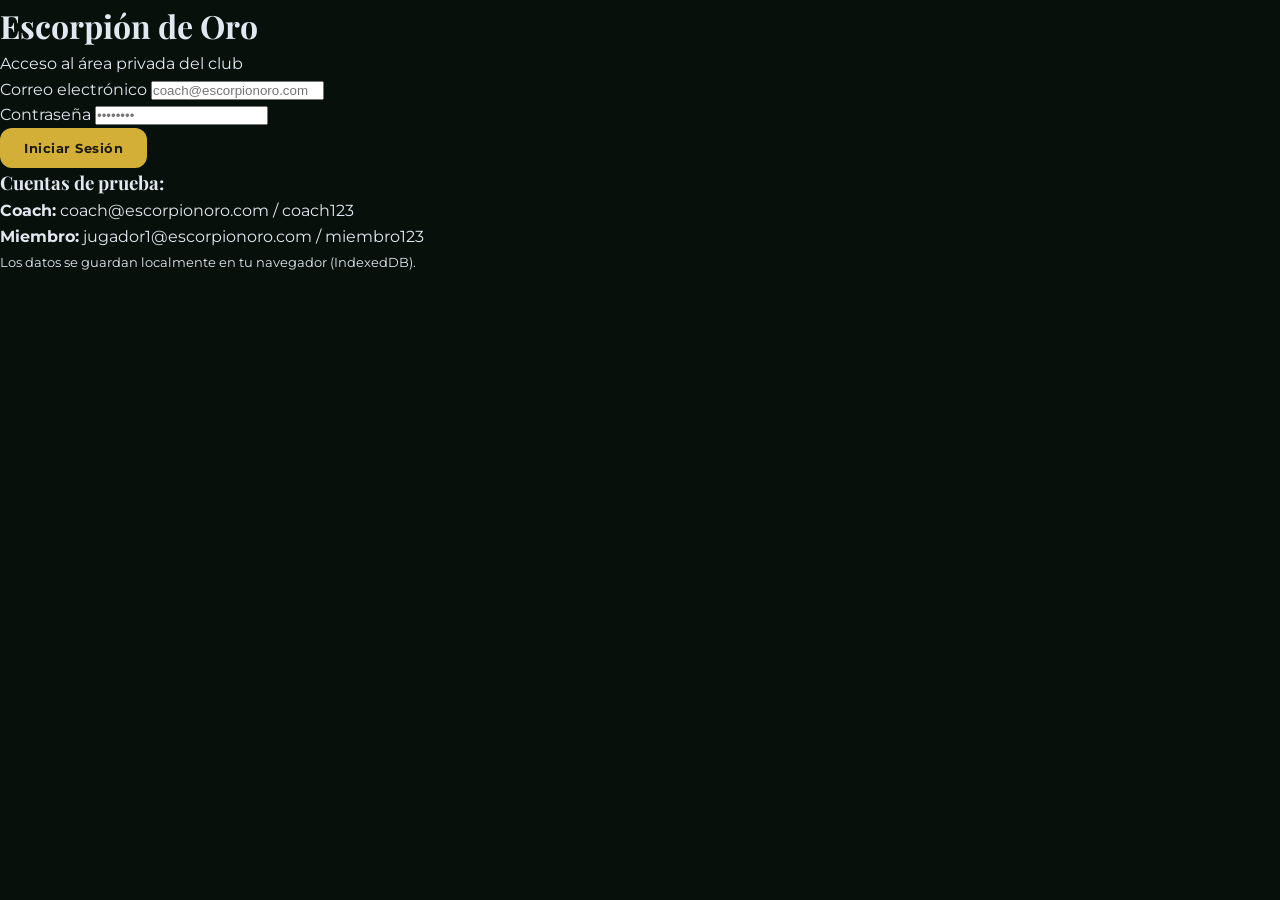
==== commit 4b47f58d: "Sistema de login con roles coach/miembro, base de datos IndexedDB y mejoras" ====
--- a/index.html
+++ b/index.html
@@ -15,7 +15,7 @@
   <header class="header" id="mainHeader">
     <div class="container header-inner">
       <div class="logo">
-        <img src="WhatsApp Image 2026-11-12 at 16.20.43 (1).jpeg" alt="Logo Escorpión de Oro" onerror="this.style.display='none'"/>
+        <img src="logo.png" alt="Logo Escorpión de Oro" onerror="this.style.display='none'"/>
         <div class="logo-text">
           <span class="logo-main">ESCORPIÓN DE ORO</span>
           <span class="logo-sub">Club de Baloncesto</span>
--- a/css/style.css
+++ b/css/style.css
@@ -110,11 +110,12 @@
 }
 
 .logo img {
-  width: 44px;
-  height: 44px;
-  border-radius: 10px;
-  border: 2px solid var(--dorado);
+  width: 48px;
+  height: 48px;
+  border-radius: 50%;
+  border: 3px solid var(--dorado);
   object-fit: cover;
+  box-shadow: 0 0 15px rgba(212, 175, 55, 0.4);
 }
 
 .logo-text { display: flex; flex-direction: column; }
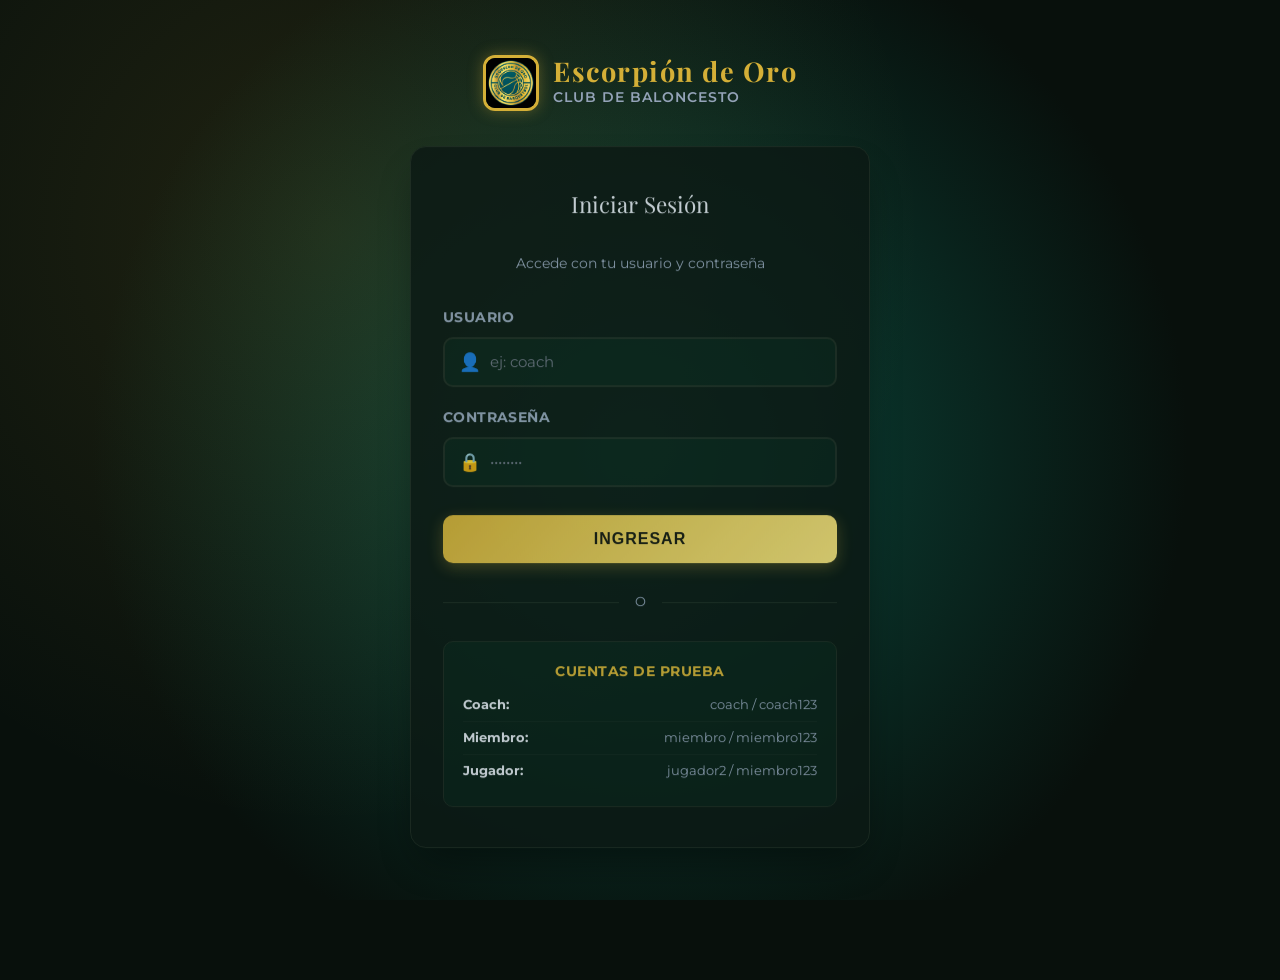
==== commit d70c3822: "Mejoras: página de plantilla (CRUD), dashboard resumen en inicio, menú unificado" ====
--- a/index.html
+++ b/index.html
@@ -8,6 +8,26 @@
   <link rel="preconnect" href="https://fonts.gstatic.com" crossorigin>
   <link href="https://fonts.googleapis.com/css2?family=Montserrat:wght@400;600;800&family=Playfair+Display:wght@700&display=swap" rel="stylesheet">
   <link rel="stylesheet" href="css/style.css" />
+  <style>
+    .stat-card { background: var(--fondo-tarjeta); border: 1px solid var(--borde); border-radius: var(--radius); padding: 1.5rem; text-align: center; box-shadow: var(--sombra); }
+    .stat-card .num { display: block; font-family: 'Playfair Display', serif; font-size: 2rem; font-weight: 700; color: var(--dorado); }
+    .stat-card .lbl { font-size: 0.85rem; color: var(--texto-suave); text-transform: uppercase; letter-spacing: 0.5px; margin-top: 0.3rem; }
+    .chart-wrap { background: var(--fondo-tarjeta); border: 1px solid var(--borde); border-radius: var(--radius); padding: 1.5rem; box-shadow: var(--sombra); margin-top: 1.5rem; }
+    .chart-wrap h3 { margin-top: 0; font-size: 1.1rem; color: var(--dorado); margin-bottom: 1rem; }
+    .bar-chart { display: flex; align-items: flex-end; gap: 0.9rem; height: 180px; padding-bottom: 1rem; }
+    .bar { flex: 1; background: var(--verde-frio); border-radius: 6px 6px 0 0; position: relative; transition: height 0.6s ease; }
+    .bar.won { background: linear-gradient(180deg, var(--verde-frio-claro), var(--verde-frio)); }
+    .bar.lost { background: #ef4444; }
+    .bar-label { position: absolute; bottom: -24px; left: 50%; transform: translateX(-50%); font-size: 0.75rem; color: var(--texto-suave); white-space: nowrap; }
+    .bar-value { position: absolute; top: -22px; left: 50%; transform: translateX(-50%); font-size: 0.8rem; font-weight: 700; color: var(--texto); }
+    .dashboard-grid { display: grid; grid-template-columns: repeat(auto-fit, minmax(200px, 1fr)); gap: 1.5rem; margin-bottom: 1.5rem; }
+    .prox-card { background: var(--fondo-tarjeta); border: 1px solid var(--borde); border-radius: var(--radius); padding: 1.5rem; box-shadow: var(--sombra); }
+    .prox-card h3 { margin-top: 0; color: var(--dorado); font-size: 1.1rem; margin-bottom: 1rem; }
+    .prox-item { display: flex; justify-content: space-between; padding: 0.75rem 0; border-bottom: 1px solid var(--borde); font-size: 0.9rem; }
+    .prox-item:last-child { border-bottom: none; }
+    .prox-item .lbl { color: var(--texto-suave); }
+    .prox-item .val { font-weight: 700; color: var(--texto); }
+  </style>
 </head>
 <body>
 
@@ -25,7 +45,7 @@
       <div class="club-members" id="clubMembers">
         <span class="members-label">Plantilla</span>
         <div class="members-list" id="membersList"></div>
-        <button class="members-toggle" id="membersToggle" aria-label="Ver más miembros">+3</button>
+        <button class="members-toggle" id="membersToggle">+3</button>
       </div>
 
       <button class="nav-toggle" id="navToggle" aria-label="Abrir menú">
@@ -40,6 +60,7 @@
           <li><a class="nav-link" href="partidos.html">Partidos Finalizados</a></li>
           <li><a class="nav-link" href="puntuacion.html">Puntuación</a></li>
           <li><a class="nav-link" href="cronograma.html">Cronograma</a></li>
+          <li><a class="nav-link" href="miembros.html">Plantilla</a></li>
         </ul>
         <div class="nav-extra">
           <button class="btn-dark" id="themeToggle" aria-label="Cambiar tema">🌙</button>
@@ -48,7 +69,7 @@
     </div>
   </header>
 
-  <!-- ==================== HERO / INICIO ==================== -->
+  <!-- ==================== HERO ==================== -->
   <section class="hero" id="hero">
     <div class="hero-content">
       <div class="hero-badge">Entrenador Principal</div>
@@ -65,7 +86,45 @@
       <div class="hero-actions" style="margin-top:2rem; display:flex; gap:1rem; justify-content:center; flex-wrap:wrap;">
         <a href="informacion.html" class="btn-guardar">Ver Club</a>
         <a href="horarios.html" class="btn-guardar">Ver Horarios</a>
+        <a href="miembros.html" class="btn-guardar">Ver Plantilla</a>
       </div>
+    </div>
+  </section>
+
+  <!-- ==================== DASHBOARD ==================== -->
+  <section class="container" style="padding:3rem 1.5rem;">
+    <h2 style="font-family:'Playfair Display', serif; color:var(--dorado); margin-bottom:1.5rem;">Resumen del Club</h2>
+
+    <div class="dashboard-grid">
+      <div class="stat-card">
+        <span class="num" id="dashTotal">0</span>
+        <span class="lbl">Partidos Jugados</span>
+      </div>
+      <div class="stat-card">
+        <span class="num" id="dashGanados">0</span>
+        <span class="lbl">Partidos Ganados</span>
+      </div>
+      <div class="stat-card">
+        <span class="num" id="dashPerdidos">0</span>
+        <span class="lbl">Partidos Perdidos</span>
+      </div>
+      <div class="stat-card">
+        <span class="num" id="dashTasa">0%</span>
+        <span class="lbl">Tasa de Victorias</span>
+      </div>
+    </div>
+
+    <div class="chart-wrap">
+      <h3>Rendimiento por Resultado</h3>
+      <div class="bar-chart">
+        <div class="bar won" id="barGanados"><span class="bar-value">0</span><span class="bar-label">Ganados</span></div>
+        <div class="bar lost" id="barPerdidos"><span class="bar-value">0</span><span class="bar-label">Perdidos</span></div>
+      </div>
+    </div>
+
+    <div class="prox-card">
+      <h3>Próximas Actividades</h3>
+      <div id="proxActividades">Cargando...</div>
     </div>
   </section>
 
@@ -85,5 +144,53 @@
 
   <script src="js/db.js"></script>
   <script src="js/app.js"></script>
+  <script>
+    async function renderDashboard() {
+      const estado = await window.escDb.load();
+      if (!estado) return;
+
+      const partidos = estado.partidos || [];
+      const total = partidos.length;
+      const ganados = partidos.filter(p => p.estado === 'ganado').length;
+      const perdidos = partidos.filter(p => p.estado === 'perdido').length;
+      const tasa = total > 0 ? Math.round((ganados / total) * 100) : 0;
+
+      document.getElementById('dashTotal').textContent = total;
+      document.getElementById('dashGanados').textContent = ganados;
+      document.getElementById('dashPerdidos').textContent = perdidos;
+      document.getElementById('dashTasa').textContent = tasa + '%';
+
+      const max = Math.max(ganados, perdidos, 1);
+      const barG = document.getElementById('barGanados');
+      const barP = document.getElementById('barPerdidos');
+      barG.style.height = (ganados / max * 100) + '%';
+      barP.style.height = (perdidos / max * 100) + '%';
+      barG.querySelector('.bar-value').textContent = ganados;
+      barP.querySelector('.bar-value').textContent = perdidos;
+
+      // Próximas actividades del cronograma (esta semana)
+      const hoy = new Date(); hoy.setHours(0,0,0,0);
+      const fin = new Date(hoy); fin.setDate(hoy.getDate() + 6);
+      const proximas = (estado.cronograma || [])
+        .filter(c => { const f = new Date(c.fecha); return f >= hoy && f <= fin; })
+        .sort((a,b) => new Date(a.fecha) - new Date(b.fecha));
+
+      const cont = document.getElementById('proxActividades');
+      if (proximas.length === 0) {
+        cont.innerHTML = '<p style="color:var(--texto-suave); text-align:center; padding:1rem">No hay actividades programadas esta semana.</p>';
+      } else {
+        const opciones = { weekday: 'short', day: 'numeric', month: 'short' };
+        cont.innerHTML = proximas.map(c => {
+          const f = new Date(c.fecha);
+          return `<div class="prox-item">
+            <span class="lbl">${f.toLocaleDateString('es-ES', opciones)} ${c.hora}</span>
+            <span class="val">${c.titulo}</span>
+          </div>`;
+        }).join('');
+      }
+    }
+
+    document.addEventListener('DOMContentLoaded', renderDashboard);
+  </script>
 </body>
 </html>
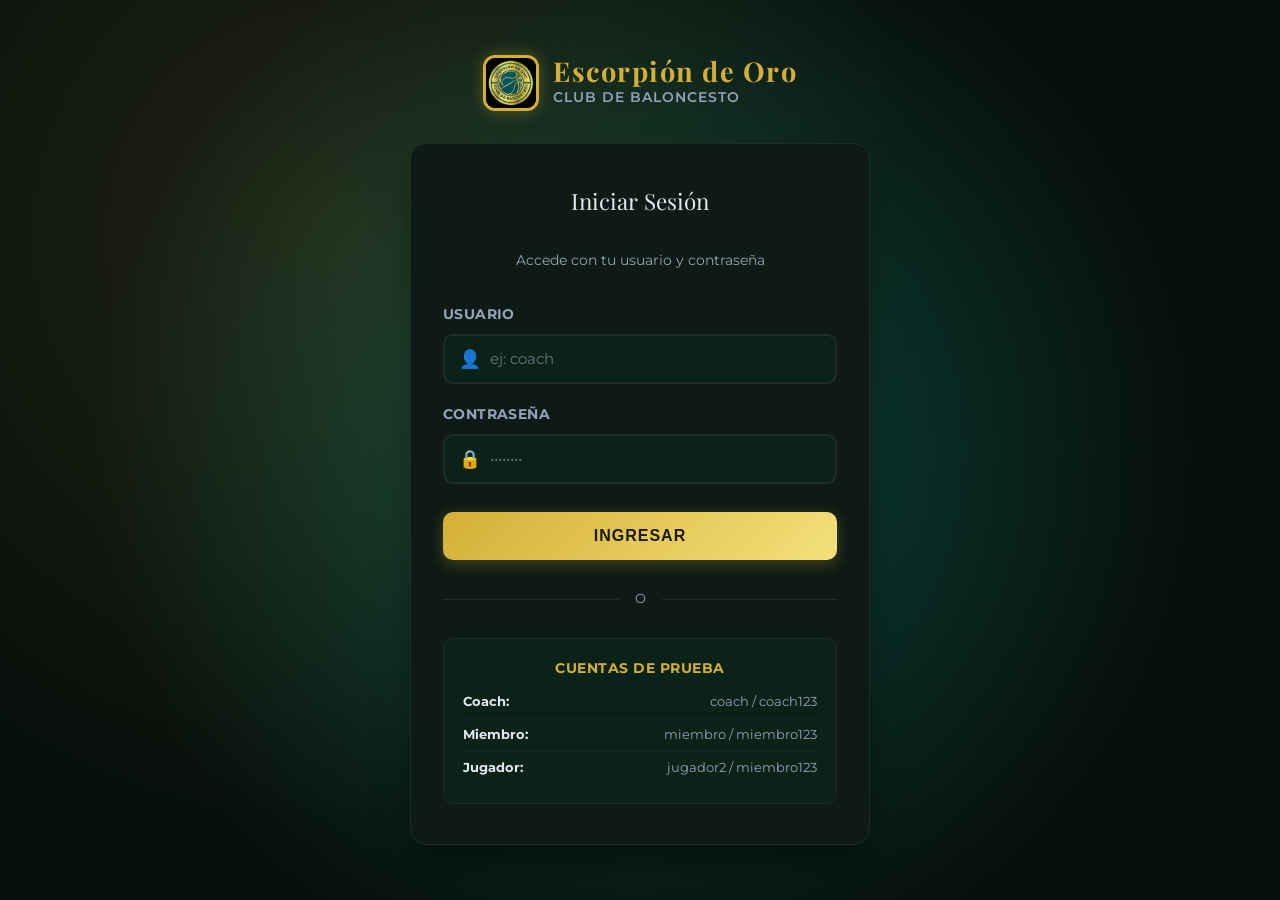
==== commit 2bb9112a: "Todas las mejoras: noticias, importar/exportar, estadísticas jugador, plantilla CRUD, dashboard" ====
--- a/index.html
+++ b/index.html
@@ -61,6 +61,7 @@
           <li><a class="nav-link" href="puntuacion.html">Puntuación</a></li>
           <li><a class="nav-link" href="cronograma.html">Cronograma</a></li>
           <li><a class="nav-link" href="miembros.html">Plantilla</a></li>
+          <li><a class="nav-link" href="noticias.html">Noticias</a></li>
         </ul>
         <div class="nav-extra">
           <button class="btn-dark" id="themeToggle" aria-label="Cambiar tema">🌙</button>
